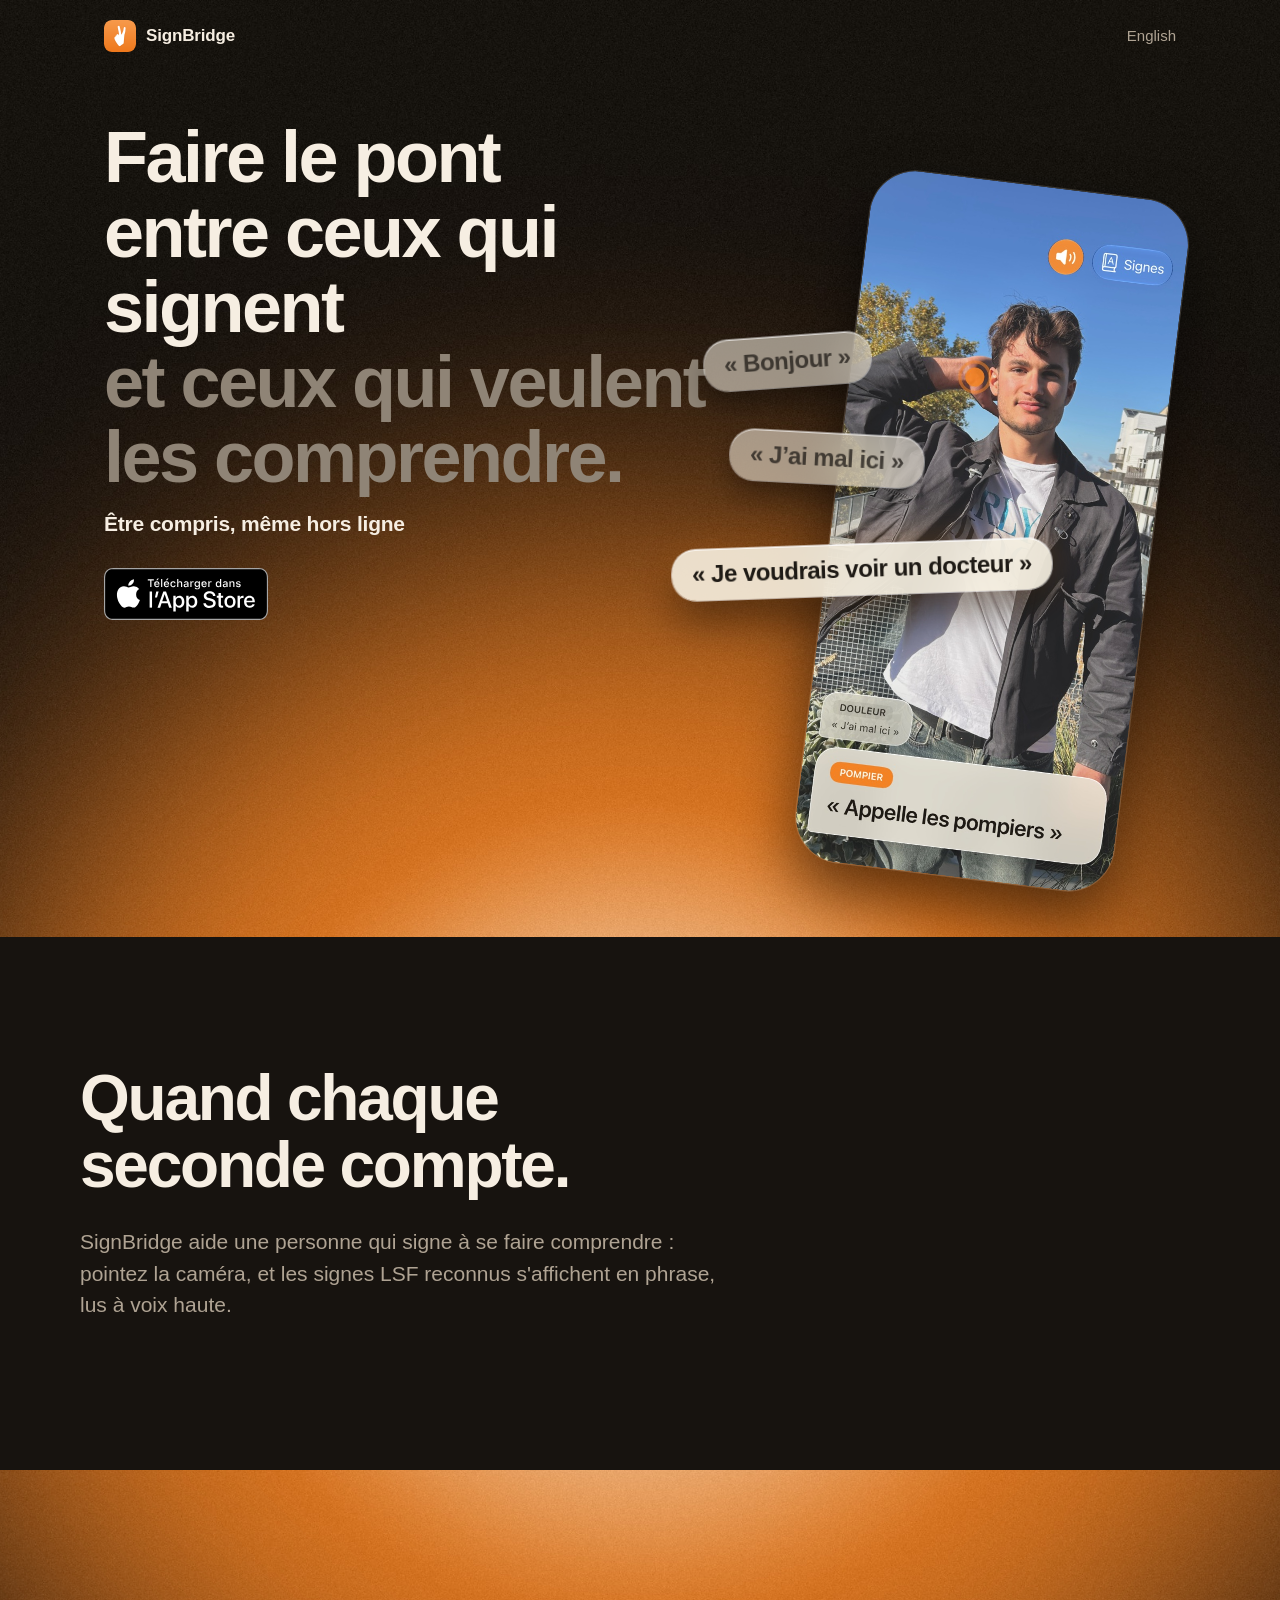
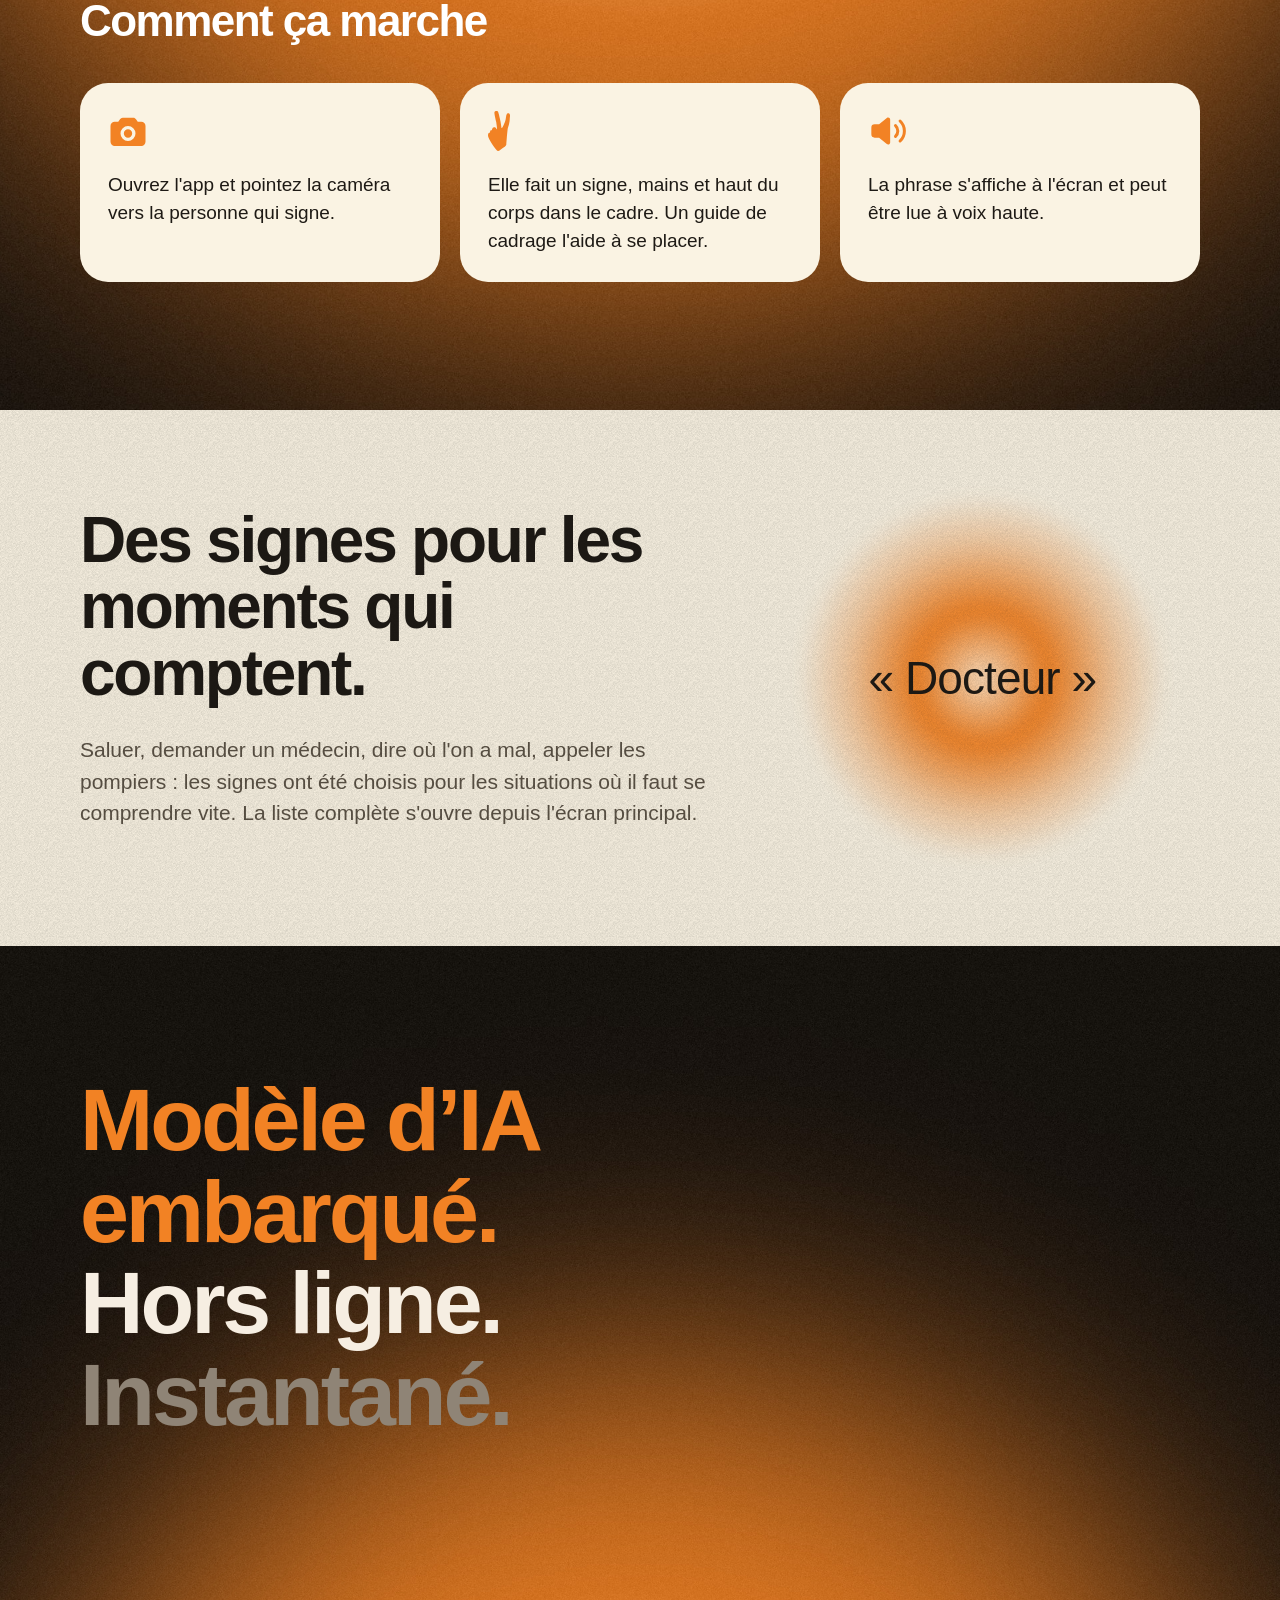
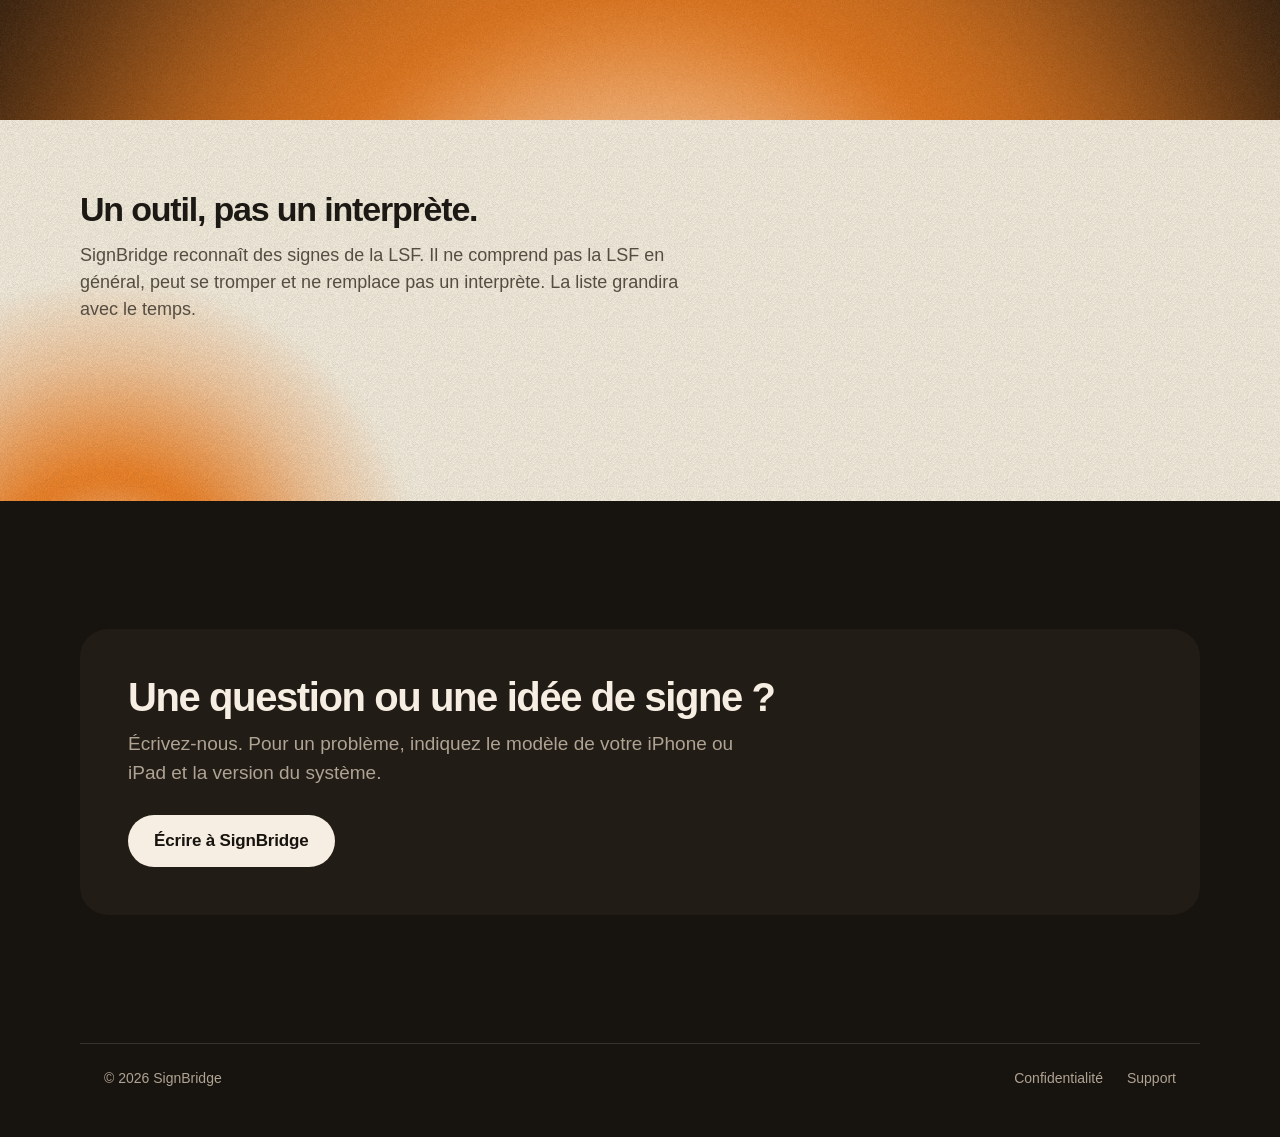
==== index.html @ 278c4c16 "Site: French and English chapters have the same height Each text block also holds the other language" ====
<!doctype html>
<html lang="fr">
<head>
<meta charset="utf-8">
<meta name="viewport" content="width=device-width, initial-scale=1, viewport-fit=cover">
<title>SignBridge – Signes LSF</title>
<meta name="description" content="Pointez la caméra vers une personne qui signe : SignBridge reconnaît des signes de la LSF et affiche une phrase associée. Tout reste sur l'appareil, sans connexion.">
<meta name="theme-color" content="#17130F">
<meta name="color-scheme" content="dark">
<link rel="icon" type="image/png" href="img/favicon.png">
<link rel="apple-touch-icon" href="img/apple-touch-icon.png">
<link rel="stylesheet" href="style.css?v=17">
</head>
<body>
<div class="hero">
<header class="nav">
<a class="marque" href="./"><img src="img/logo.png" width="32" height="32" alt="">SignBridge</a>
<a class="langue" href="en/" hreflang="en" lang="en">English</a>
</header>
<div class="hero-grille">
<div>
<div class="jumeau"><div><h1 class="titre"><span>Faire le pont</span><span>entre ceux qui signent</span><span class="g">et ceux qui veulent</span><span class="g">les comprendre.</span></h1><p class="sous-titre">Être compris, même hors ligne</p><a class="badge" href="https://apps.apple.com/app/id6786380083"><img src="img/app-store-fr.svg" width="157" height="52" alt="Télécharger dans l'App Store"></a></div><div class="fantome" lang="en" aria-hidden="true"><div class="titre"><span>Bridging the gap</span><span>between people who sign</span><span class="g">and those who want</span><span class="g">to understand them.</span></div><p class="sous-titre">Be understood, even offline</p><a class="badge" href="https://apps.apple.com/app/id6786380083"><img src="img/app-store-en.svg" width="157" height="52" alt="Download on the App Store"></a></div></div>
</div>
<div class="scene">
<div class="telephone"><img src="img/fr-pompier.jpg" width="598" height="1300" alt="SignBridge reconnaît le signe Pompier et affiche « Appelle les pompiers »."></div>
<div class="bulles" aria-hidden="true"><div class="bulle">« Bonjour »</div><div class="bulle">« J’ai mal ici »</div><div class="bulle">« Je voudrais voir un docteur »</div></div>
</div>
</div>
<div class="hero-pied"></div>
</div>

<main>
<section class="chapitre">
<div class="jumeau"><div><h2 class="titre"><span>Quand chaque</span><span>seconde compte.</span></h2><p class="texte"><span>SignBridge aide une personne qui signe à se faire comprendre : pointez la caméra, et les signes LSF reconnus s'affichent en phrase, lus à voix haute.</span></p></div><div class="fantome" lang="en" aria-hidden="true"><div class="titre"><span>When every</span><span>second counts.</span></div><p class="texte"><span>SignBridge helps a person who signs to be understood: point the camera, and the recognised LSF signs appear as a sentence, read aloud.</span></p></div></div>
</section>

<section class="chapitre orange">
<div class="jumeau"><div><h2 class="titre petit">Comment ça marche</h2></div><div class="fantome" lang="en" aria-hidden="true"><div class="titre petit">How it works</div></div></div>
<div class="etapes"><div class="etape"><svg class="icone" viewBox="0 0 48 48" aria-hidden="true"><path fill="currentColor" d="M17.6 8h12.8c1.3 0 2.5.7 3.2 1.8L35.7 13H40a5 5 0 0 1 5 5v19a5 5 0 0 1-5 5H8a5 5 0 0 1-5-5V18a5 5 0 0 1 5-5h4.3l2.1-3.2A3.8 3.8 0 0 1 17.6 8ZM24 18a9 9 0 1 0 0 18 9 9 0 0 0 0-18Zm0 4a5 5 0 1 1 0 10 5 5 0 0 1 0-10Z"/></svg><div class="jumeau"><div><p>Ouvrez l'app et pointez la caméra vers la personne qui signe.</p></div><div class="fantome" lang="en" aria-hidden="true"><p>Open the app and point the camera at the person signing.</p></div></div></div><div class="etape"><svg class="icone" viewBox="0 0 437 793" aria-hidden="true"><path fill="currentColor" d="M369.422 67.3729C357.433 83.521 358.731 154.381 338.85 206.241C318.564 259.161 274.112 363.43 266.919 332.329L248.527 206.241C248.527 206.241 208.774 15.3382 195.586 7.56341C182.398 -0.211356 175.207 -1.13712 162.018 0.984361C146.951 3.40776 140.438 6.36769 129.049 21.9177C117.66 37.4677 162.018 213.05 162.018 213.05C162.018 213.05 188.393 363.43 175.205 363.43C168.612 363.43 166.888 340.62 152.427 332.329C137.967 324.038 124.254 321.563 106.871 327.544C89.1491 333.641 82.4936 356.85 76.2994 375.391C70.1051 393.932 66.7086 372.999 48.7256 386.755C41.5785 392.222 39.0066 427.181 36.7366 431.014C32.0291 434.074 27.6898 429.271 22.3502 431.014C9.90008 435.08 7.48462 442.404 3.76821 454.938C-3.03555 477.884 -0.01747 499.958 7.9641 522.523C36.7359 603.864 163.816 790.469 195.586 792.862C228.174 795.315 252.937 764.599 279.506 745.612C320.417 716.375 353.237 706.138 362.815 671.694C366.787 627.969 383.25 392.244 392.008 349.219C398.493 317.36 408.315 301.058 415.611 269.375C426.546 221.884 429.833 194.386 432.362 145.723C433.95 115.167 441.953 82.9229 432.362 67.3729C422.771 51.8229 417.196 46.7256 402.99 45.8415C387.436 44.8734 381.41 51.2248 369.422 67.3729Z"/></svg><div class="jumeau"><div><p>Elle fait un signe, mains et haut du corps dans le cadre. Un guide de cadrage l'aide à se placer.</p></div><div class="fantome" lang="en" aria-hidden="true"><p>They make a sign, with hands and upper body in the frame. A framing guide helps them get in place.</p></div></div></div><div class="etape"><svg class="icone" viewBox="0 0 48 48" aria-hidden="true"><path fill="currentColor" d="M22.6 8.4c1.6-1.3 4-.2 4 1.9v27.4c0 2.1-2.4 3.2-4 1.9L13.3 32H8a4 4 0 0 1-4-4v-8a4 4 0 0 1 4-4h5.3l9.3-7.6Z"/><path fill="none" stroke="currentColor" stroke-width="3.6" stroke-linecap="round" d="M33 17.5a9 9 0 0 1 0 13M38.5 12a16.5 16.5 0 0 1 0 24"/></svg><div class="jumeau"><div><p>La phrase s'affiche à l'écran et peut être lue à voix haute.</p></div><div class="fantome" lang="en" aria-hidden="true"><p>The sentence appears on screen and can be read aloud.</p></div></div></div></div>
</section>

<section class="chapitre beige">
<div class="grille">
<div class="jumeau"><div><h2 class="titre"><span>Des signes pour les</span><span>moments qui comptent.</span></h2><p class="texte"><span>Saluer, demander un médecin, dire où l'on a mal, appeler les pompiers : les signes ont été choisis pour les situations où il faut se comprendre vite. La liste complète s'ouvre depuis l'écran principal.</span></p></div><div class="fantome" lang="en" aria-hidden="true"><div class="titre"><span>Signs for the</span><span>moments that matter.</span></div><p class="texte"><span>Saying hello, asking for a doctor, showing where it hurts, calling the fire department: the signs were chosen for situations where people need to understand each other fast. The full list opens from the main screen.</span></p></div></div>
<div class="halo-mot" aria-hidden="true"><div class="halo"></div><span>« Docteur »</span></div>
</div>
</section>

<section class="chapitre horizon">
<div class="jumeau"><div><h2 class="titre"><span class="o">Modèle d’IA</span><span class="o">embarqué.</span><span>Hors ligne.</span><span class="g">Instantané.</span></h2></div><div class="fantome" lang="en" aria-hidden="true"><div class="titre"><span class="o">On-device</span><span class="o">AI model.</span><span>Offline.</span><span class="g">Instant.</span></div></div></div>
</section>

<section class="chapitre beige outil">
<div class="halo" aria-hidden="true"></div>
<div class="jumeau"><div><h2 class="titre">Un outil, pas un interprète.</h2><p class="texte"><span>SignBridge reconnaît des signes de la LSF. Il ne comprend pas la LSF en général, peut se tromper et ne remplace pas un interprète. La liste grandira avec le temps.</span></p></div><div class="fantome" lang="en" aria-hidden="true"><div class="titre">A tool, not an interpreter.</div><p class="texte"><span>SignBridge recognises LSF signs. It does not understand LSF in general, it can get signs wrong, and it does not replace an interpreter. The list will grow over time.</span></p></div></div>
</section>

<section class="chapitre" id="support">
<div class="carte">
<div class="jumeau"><div><h2 class="titre">Une question ou une idée de signe ?</h2><p>Écrivez-nous. Pour un problème, indiquez le modèle de votre iPhone ou iPad et la version du système.</p></div><div class="fantome" lang="en" aria-hidden="true"><div class="titre">A question, or a sign you'd like to see?</div><p>Write to us. For a problem, please include your iPhone or iPad model and system version.</p></div></div>
<a class="bouton" href="mailto:mdesmartin@icloud.com?subject=SignBridge">Écrire à SignBridge</a>
</div>
</section>
</main>

<footer>
<span>© 2026 SignBridge</span>
<nav><a href="privacy.html">Confidentialité</a><a href="./#support">Support</a></nav>
</footer>
</body>
</html>
---- style.css ----
:root{--nuit:#17130F;--creme:#F6EEE2;--gris:#8F8476;--texte:#AFA393;--orange:#F28224;--separateur:rgba(246,238,226,0.14);--carte:#221C16;color-scheme:dark}
*{box-sizing:border-box}
html{-webkit-text-size-adjust:100%;background:var(--nuit)}
body{margin:0;background:var(--nuit);color:var(--creme);font:17px/1.5 -apple-system,BlinkMacSystemFont,"SF Pro Text","Segoe UI",Roboto,Helvetica,Arial,sans-serif;-webkit-font-smoothing:antialiased}
a{color:inherit}
img{max-width:100%;height:auto;display:block}
.o{color:var(--orange)}
.g{color:var(--gris)}

/* Navigation */
.nav{width:100%;max-width:1120px;margin:0 auto;padding:20px 24px;display:flex;justify-content:space-between;align-items:center;font-size:15px}
.marque{display:flex;align-items:center;gap:10px;font-weight:600;font-size:17px;letter-spacing:-0.01em;text-decoration:none}
.marque img{width:32px;height:32px;border-radius:8px}
.langue{text-decoration:none;color:var(--texte)}
.langue:hover{color:var(--creme)}

/* Big type, as on the store screens */
.titre{margin:0;font-weight:700;letter-spacing:-0.035em;line-height:1.04}
.titre span{display:block}

/* Both languages take the same room: the other language's text sits invisible under the visible one */
.jumeau{display:grid!important}
.jumeau>*{grid-area:1/1;min-width:0}
.fantome{visibility:hidden;user-select:none;pointer-events:none}

/* Hero */
.hero{position:relative;overflow:hidden;background:var(--nuit) url(img/horizon.jpg) no-repeat center bottom;background-size:cover}
.hero-grille{max-width:1120px;margin:0 auto;padding:48px 24px 0;display:grid;grid-template-columns:1.15fr 0.85fr;gap:24px;align-items:center}
.hero .titre{font-size:clamp(44px,6vw,72px)}
.sous-titre{margin:14px 0 28px;font-size:21px;font-weight:600;letter-spacing:-0.01em}
.badge{display:inline-block}
.badge img{height:52px;width:auto}
.scene{position:relative;justify-self:end;width:min(320px,100%);margin:24px 24px -140px 0}
.telephone{transform:rotate(7deg);border-radius:46px;overflow:hidden;box-shadow:0 0 0 1px rgba(246,238,226,0.18),0 30px 60px rgba(0,0,0,0.55)}
.bulles{position:absolute;inset:0;pointer-events:none}
.bulle{position:absolute;padding:12px 20px 13px;border-radius:24px;font-weight:600;font-size:clamp(18px,2vw,24px);line-height:1.1;letter-spacing:-0.02em;white-space:nowrap;background:rgba(250,243,227,0.55);color:rgba(30,26,21,0.75);-webkit-backdrop-filter:blur(22px);backdrop-filter:blur(22px);box-shadow:inset 0 1px 0 rgba(255,255,255,0.6),0 0 0 1px rgba(255,255,255,0.45),0 14px 28px rgba(0,0,0,0.35)}
.bulle:nth-child(1){left:-40%;top:22%;transform:rotate(-4deg)}
.bulle:nth-child(2){left:-32%;top:36%;transform:rotate(3deg)}
.bulle:nth-child(3){left:-50%;top:52%;transform:rotate(-2deg);background:rgba(250,243,227,0.88);color:#1E1A15;box-shadow:inset 0 1px 0 rgba(255,255,255,0.75),0 0 0 1px rgba(255,255,255,0.6),0 20px 40px rgba(0,0,0,0.45),0 0 40px rgba(242,130,36,0.25)}
.hero-pied{height:160px}

/* Chapters: one idea each, separated by space and a change of background */
.chapitre{padding:128px 24px}
.chapitre>*{max-width:1120px;margin-left:auto;margin-right:auto}
.bande{background:#1F1A15}
.chapitre .titre{font-size:clamp(40px,5.6vw,64px)}
.chapitre .texte{margin-top:28px;font-size:21px;line-height:1.5;color:var(--texte)}
.chapitre .texte>span{display:block;max-width:640px}
.chapitre .titre.petit{font-size:clamp(32px,4vw,44px)}
.etapes{display:grid;grid-template-columns:repeat(3,1fr);gap:20px;margin-top:40px}
.etape{background:var(--nuit);border-radius:28px;padding:28px}
.etape p{margin:0;font-size:19px;line-height:1.45;color:var(--creme)}
.icone{display:block;height:40px;width:auto;margin-bottom:20px;color:var(--orange)}
/* Light chapters: the app's light full screens. Cream, a grey grain multiplied at 20 %, and the round halo */
.orange,.beige{position:relative;overflow:hidden;isolation:isolate}
.beige::after{content:"";position:absolute;inset:0;z-index:3;background:url(img/grain.png);background-size:80px;mix-blend-mode:multiply;opacity:.2;pointer-events:none}
/* How it works: the hero's horizon, flipped, so the orange light comes from the top and darkens a little downwards */
.orange{background:var(--nuit)}
.orange::before{content:"";position:absolute;left:0;right:0;top:0;height:190%;z-index:0;background:url(img/horizon.jpg) no-repeat center bottom/cover;transform:scaleY(-1);transform-origin:top;translate:0 100%;pointer-events:none}
.orange>*{position:relative;z-index:1}
.orange .titre{color:#fff}
.orange .etape{background:#FAF3E3}
.orange .etape p{color:#1E1A15}
.beige{background:#FAF3E3;color:#1E1A15}
.beige .texte{color:#5C5346}
.halo{position:absolute;border-radius:50%;background:radial-gradient(circle farthest-corner,#FFE2C2 0%,#F28224 26%,rgba(242,130,36,.35) 52%,rgba(242,130,36,0) 72%);filter:blur(8px);pointer-events:none}
.chapitre>.grille{display:grid;grid-template-columns:1.2fr .8fr;gap:32px;align-items:center}
.halo-mot{position:relative;width:min(360px,100%);aspect-ratio:1;justify-self:center;display:flex;align-items:center;justify-content:center}
.halo-mot .halo{inset:0}
.halo-mot span{position:relative;font-size:46px;font-weight:400;letter-spacing:-0.02em;color:#1E1A15;white-space:nowrap}
/* The tool chapter: smaller, with the halo rising from the bottom-left corner */
.beige{padding-top:88px;padding-bottom:88px}
.beige.outil{padding:72px 24px 160px}
.beige.outil .titre{font-size:clamp(26px,3vw,34px)}
.beige.outil .texte{margin-top:14px;font-size:18px}
.beige.outil .halo{width:620px;height:620px;left:-200px;bottom:-400px}
.beige.outil>*:not(.halo){position:relative}
.beige .texte{color:#5C5346}
.horizon{background:var(--nuit) url(img/horizon.jpg) no-repeat center bottom;background-size:cover;padding-bottom:280px}
.horizon .titre{font-size:clamp(48px,7.4vw,88px)}
.horizon h3{margin:64px auto 8px;font-size:21px;font-weight:600;letter-spacing:-0.01em}
.horizon .texte{margin-top:0}
.majuscules{margin-top:20px;font-size:15px;font-weight:600;letter-spacing:0.08em}

/* Card */
.carte{background:var(--carte);border-radius:28px;padding:48px}
.carte .titre{font-size:clamp(28px,3.6vw,40px)}
.carte p{margin:12px 0 28px;font-size:19px;color:var(--texte);max-width:640px}
.bouton{display:inline-flex;align-items:center;height:52px;padding:0 26px;border-radius:26px;background:var(--creme);color:var(--nuit);font-weight:600;letter-spacing:-0.01em;text-decoration:none}
.bouton:hover{background:#fff}
.support{padding-top:0}

/* Footer */
footer{max-width:1120px;margin:0 auto;padding:24px 24px 48px;border-top:1px solid var(--separateur);display:flex;flex-wrap:wrap;gap:12px 24px;justify-content:space-between;font-size:14px;color:var(--texte)}
footer nav{display:flex;gap:24px}
footer a{text-decoration:none}
footer a:hover{color:var(--creme)}

/* Document pages (privacy) */
.doc .nav,.doc main,.doc footer{max-width:728px}
.doc main{margin:0 auto;padding:8px 24px 0}
.doc h1{margin:32px 0 8px;font-size:clamp(34px,5vw,44px);line-height:1.06;font-weight:700;letter-spacing:-0.03em}
.doc h2{font-size:22px;letter-spacing:-0.01em;margin:40px 0 8px}
.doc p,.doc li{color:var(--texte)}
.doc .carte{padding:20px 24px;margin:24px 0}
.doc .carte p{margin:0;color:var(--creme)}
.doc main a{color:var(--orange)}
.doc footer{margin-top:72px}

@media (max-width:820px){
  .hero-grille{grid-template-columns:1fr;padding-top:24px;gap:0}
  .scene{width:62%;margin:64px 4% -170px auto}
  .bulle{font-size:17px;padding:10px 16px 11px}
  .bulle:nth-child(1){left:-52%;top:14%}
  .bulle:nth-child(2){left:-44%;top:27%}
  .bulle:nth-child(3){left:-58%;top:41%}
  .hero .titre{font-size:clamp(34px,10vw,44px)}
  .hero-pied{height:190px}
  .chapitre{padding:88px 24px}
  .chapitre .texte{font-size:18px}
  .etapes{grid-template-columns:1fr;gap:12px}
  .etape{padding:22px;display:flex;gap:18px;align-items:center}
  .etape p{font-size:17px}
  .icone{height:32px;margin:0;flex:none;width:auto;min-width:32px}
  .horizon{padding-bottom:220px}
  .beige{padding-top:64px;padding-bottom:64px}
  .beige.outil{padding:56px 24px 140px}
  .beige.outil .texte{font-size:17px}
  .beige.outil .halo{width:440px;height:440px;left:-170px;bottom:-290px}
  .chapitre>.grille{grid-template-columns:1fr;gap:8px}
  .halo-mot{width:250px;margin-top:8px}
  .halo-mot span{font-size:40px}
  .horizon h3{margin-top:48px}
  .carte{padding:28px 24px}
  .support{padding-top:0}
  footer{margin-top:0}
}
@media (prefers-reduced-motion:no-preference){.bouton{transition:background .2s}}
@media (max-width:420px){footer{flex-direction:column}}
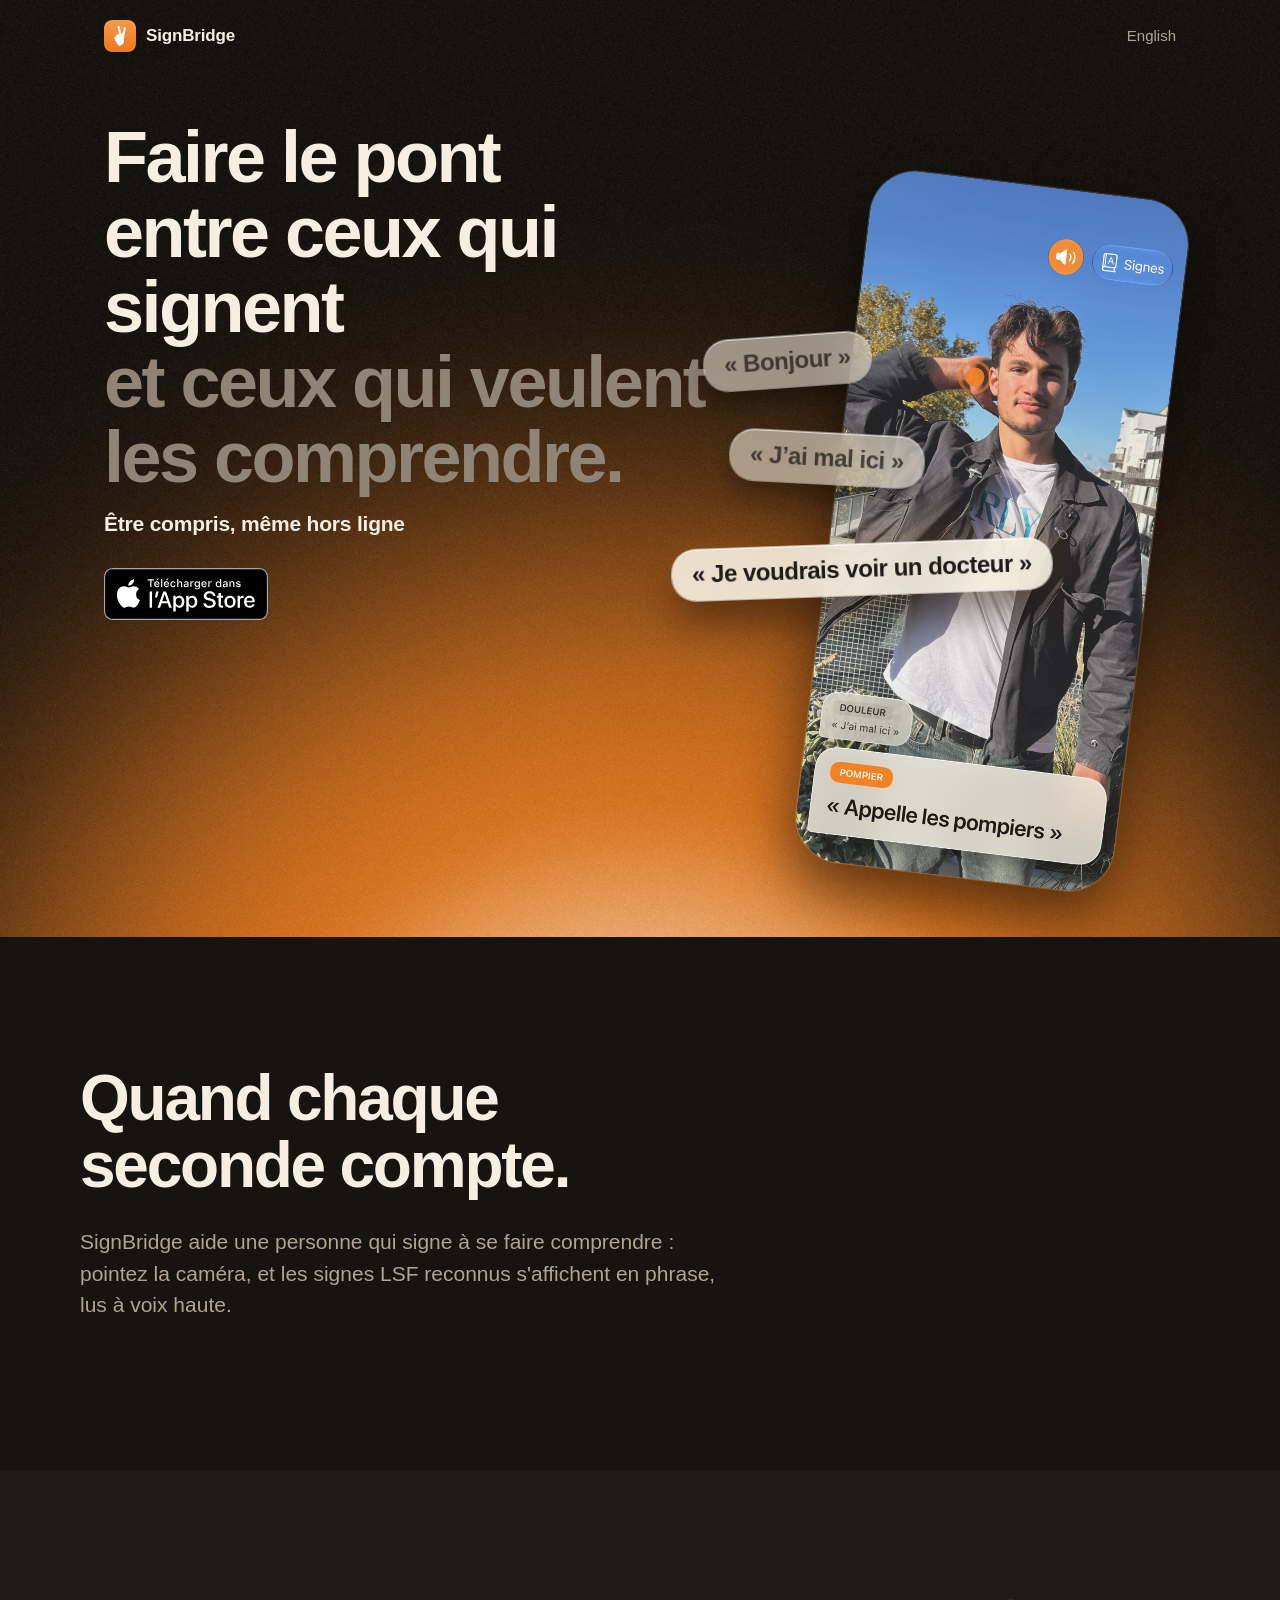
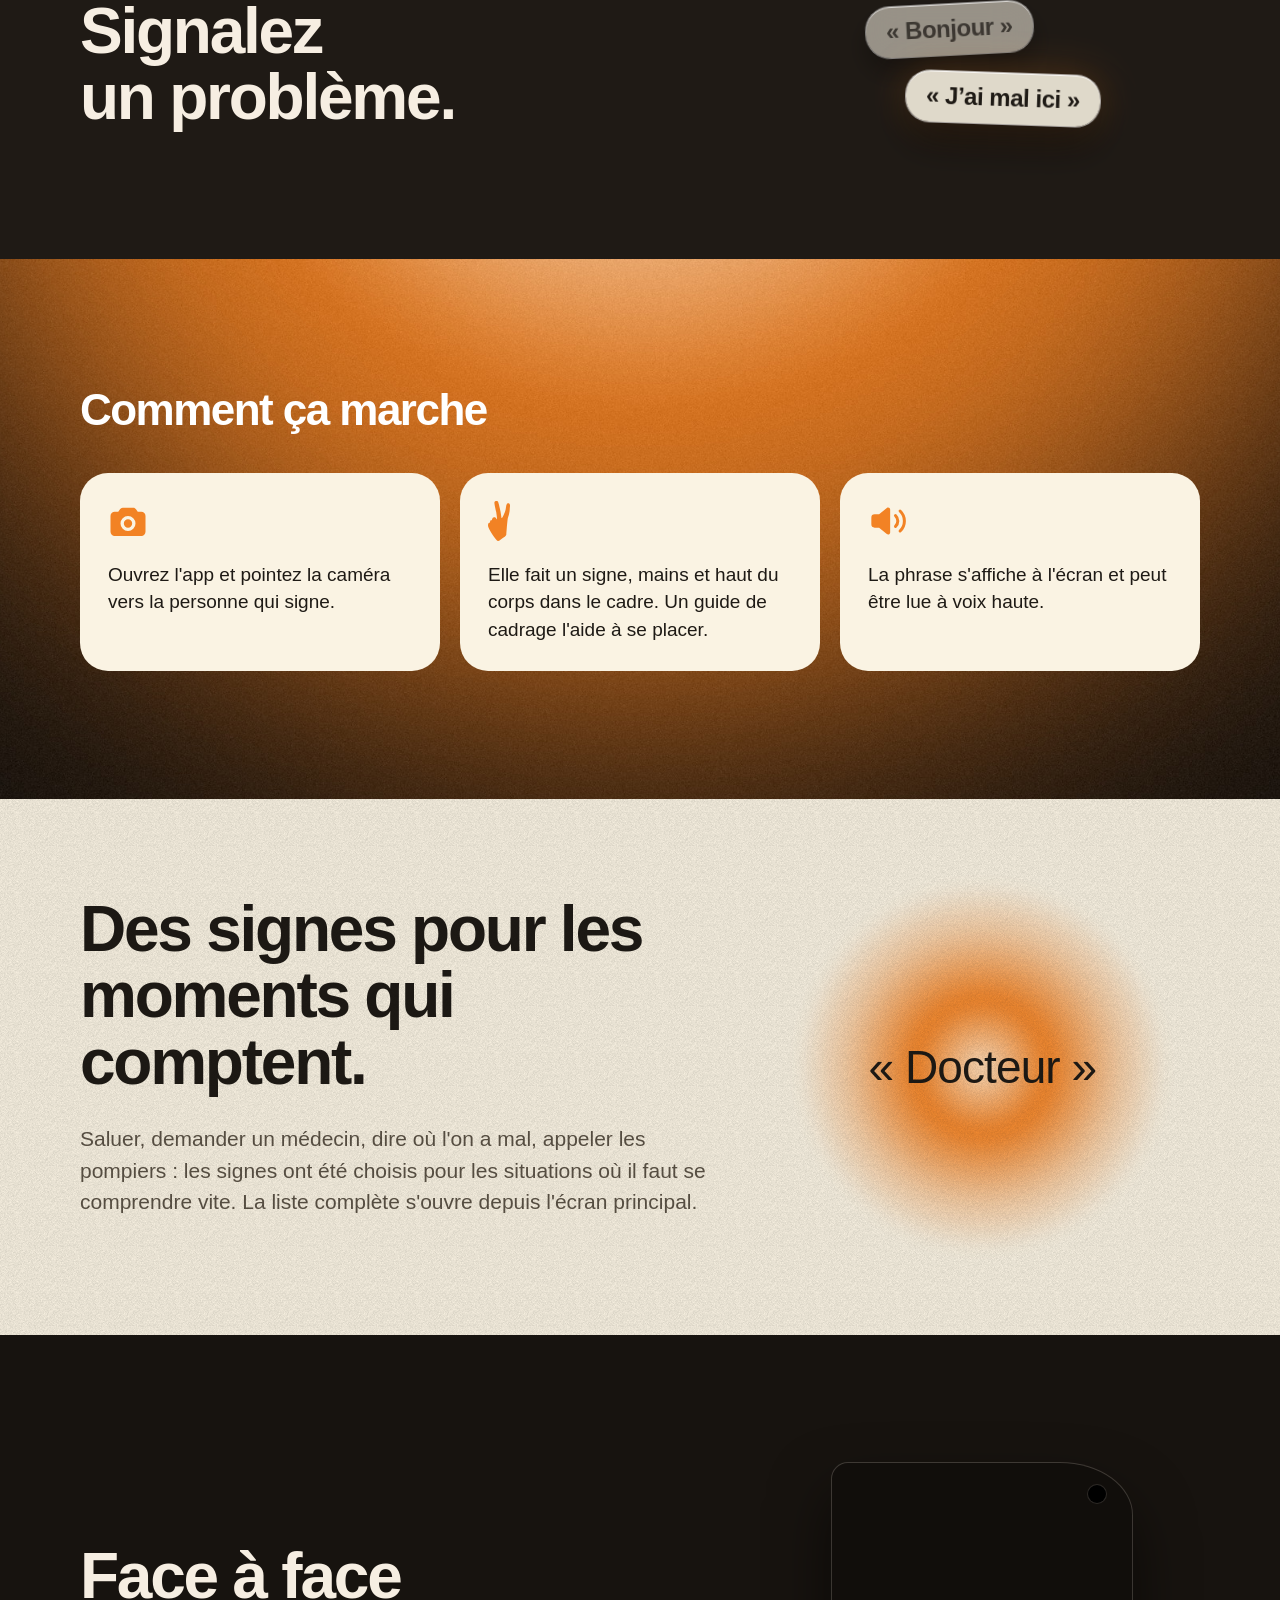
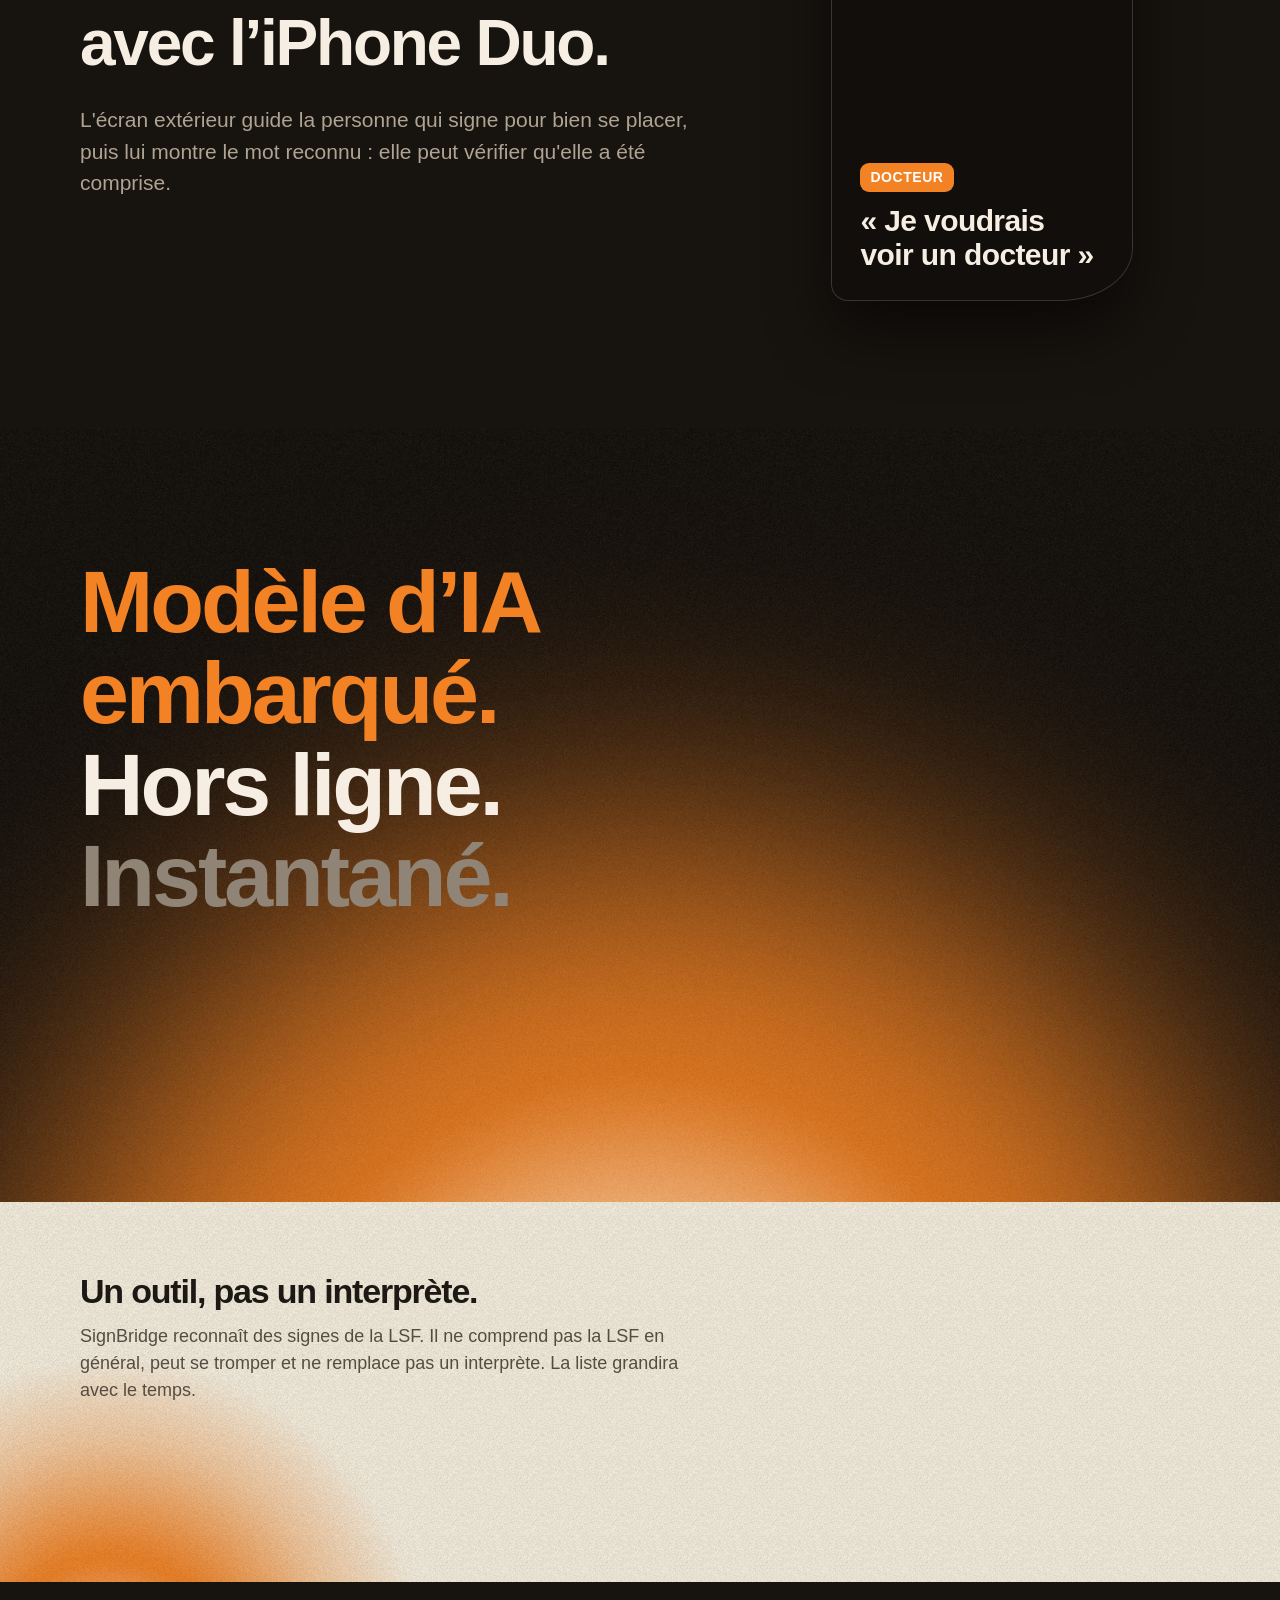
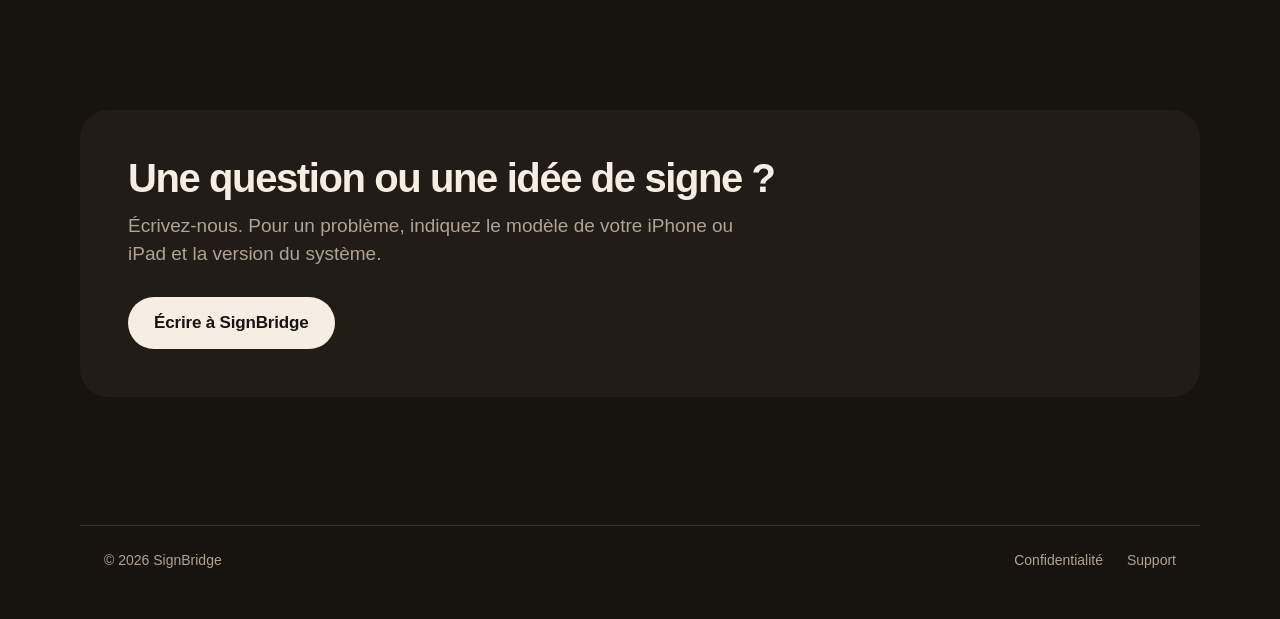
==== commit e2da1129: "Site: iPhone Duo chapter and « Signalez un problème. », now that 1.1 is live (SB-85) Co-Authored-By:" ====
--- a/index.html
+++ b/index.html
@@ -9,7 +9,7 @@
 <meta name="color-scheme" content="dark">
 <link rel="icon" type="image/png" href="img/favicon.png">
 <link rel="apple-touch-icon" href="img/apple-touch-icon.png">
-<link rel="stylesheet" href="style.css?v=17">
+<link rel="stylesheet" href="style.css?v=18">
 </head>
 <body>
 <div class="hero">
@@ -34,6 +34,13 @@
 <div class="jumeau"><div><h2 class="titre"><span>Quand chaque</span><span>seconde compte.</span></h2><p class="texte"><span>SignBridge aide une personne qui signe à se faire comprendre : pointez la caméra, et les signes LSF reconnus s'affichent en phrase, lus à voix haute.</span></p></div><div class="fantome" lang="en" aria-hidden="true"><div class="titre"><span>When every</span><span>second counts.</span></div><p class="texte"><span>SignBridge helps a person who signs to be understood: point the camera, and the recognised LSF signs appear as a sentence, read aloud.</span></p></div></div>
 </section>
 
+<section class="chapitre bande">
+<div class="grille">
+<div class="jumeau"><div><h2 class="titre"><span>Signalez</span><span>un problème.</span></h2></div><div class="fantome" lang="en" aria-hidden="true"><div class="titre"><span>Say</span><span>what’s wrong.</span></div></div></div>
+<div class="bulles-fixes" aria-hidden="true"><div class="bulle">« Bonjour »</div><div class="bulle forte">« J’ai mal ici »</div></div>
+</div>
+</section>
+
 <section class="chapitre orange">
 <div class="jumeau"><div><h2 class="titre petit">Comment ça marche</h2></div><div class="fantome" lang="en" aria-hidden="true"><div class="titre petit">How it works</div></div></div>
 <div class="etapes"><div class="etape"><svg class="icone" viewBox="0 0 48 48" aria-hidden="true"><path fill="currentColor" d="M17.6 8h12.8c1.3 0 2.5.7 3.2 1.8L35.7 13H40a5 5 0 0 1 5 5v19a5 5 0 0 1-5 5H8a5 5 0 0 1-5-5V18a5 5 0 0 1 5-5h4.3l2.1-3.2A3.8 3.8 0 0 1 17.6 8ZM24 18a9 9 0 1 0 0 18 9 9 0 0 0 0-18Zm0 4a5 5 0 1 1 0 10 5 5 0 0 1 0-10Z"/></svg><div class="jumeau"><div><p>Ouvrez l'app et pointez la caméra vers la personne qui signe.</p></div><div class="fantome" lang="en" aria-hidden="true"><p>Open the app and point the camera at the person signing.</p></div></div></div><div class="etape"><svg class="icone" viewBox="0 0 437 793" aria-hidden="true"><path fill="currentColor" d="M369.422 67.3729C357.433 83.521 358.731 154.381 338.85 206.241C318.564 259.161 274.112 363.43 266.919 332.329L248.527 206.241C248.527 206.241 208.774 15.3382 195.586 7.56341C182.398 -0.211356 175.207 -1.13712 162.018 0.984361C146.951 3.40776 140.438 6.36769 129.049 21.9177C117.66 37.4677 162.018 213.05 162.018 213.05C162.018 213.05 188.393 363.43 175.205 363.43C168.612 363.43 166.888 340.62 152.427 332.329C137.967 324.038 124.254 321.563 106.871 327.544C89.1491 333.641 82.4936 356.85 76.2994 375.391C70.1051 393.932 66.7086 372.999 48.7256 386.755C41.5785 392.222 39.0066 427.181 36.7366 431.014C32.0291 434.074 27.6898 429.271 22.3502 431.014C9.90008 435.08 7.48462 442.404 3.76821 454.938C-3.03555 477.884 -0.01747 499.958 7.9641 522.523C36.7359 603.864 163.816 790.469 195.586 792.862C228.174 795.315 252.937 764.599 279.506 745.612C320.417 716.375 353.237 706.138 362.815 671.694C366.787 627.969 383.25 392.244 392.008 349.219C398.493 317.36 408.315 301.058 415.611 269.375C426.546 221.884 429.833 194.386 432.362 145.723C433.95 115.167 441.953 82.9229 432.362 67.3729C422.771 51.8229 417.196 46.7256 402.99 45.8415C387.436 44.8734 381.41 51.2248 369.422 67.3729Z"/></svg><div class="jumeau"><div><p>Elle fait un signe, mains et haut du corps dans le cadre. Un guide de cadrage l'aide à se placer.</p></div><div class="fantome" lang="en" aria-hidden="true"><p>They make a sign, with hands and upper body in the frame. A framing guide helps them get in place.</p></div></div></div><div class="etape"><svg class="icone" viewBox="0 0 48 48" aria-hidden="true"><path fill="currentColor" d="M22.6 8.4c1.6-1.3 4-.2 4 1.9v27.4c0 2.1-2.4 3.2-4 1.9L13.3 32H8a4 4 0 0 1-4-4v-8a4 4 0 0 1 4-4h5.3l9.3-7.6Z"/><path fill="none" stroke="currentColor" stroke-width="3.6" stroke-linecap="round" d="M33 17.5a9 9 0 0 1 0 13M38.5 12a16.5 16.5 0 0 1 0 24"/></svg><div class="jumeau"><div><p>La phrase s'affiche à l'écran et peut être lue à voix haute.</p></div><div class="fantome" lang="en" aria-hidden="true"><p>The sentence appears on screen and can be read aloud.</p></div></div></div></div>
@@ -43,6 +50,13 @@
 <div class="grille">
 <div class="jumeau"><div><h2 class="titre"><span>Des signes pour les</span><span>moments qui comptent.</span></h2><p class="texte"><span>Saluer, demander un médecin, dire où l'on a mal, appeler les pompiers : les signes ont été choisis pour les situations où il faut se comprendre vite. La liste complète s'ouvre depuis l'écran principal.</span></p></div><div class="fantome" lang="en" aria-hidden="true"><div class="titre"><span>Signs for the</span><span>moments that matter.</span></div><p class="texte"><span>Saying hello, asking for a doctor, showing where it hurts, calling the fire department: the signs were chosen for situations where people need to understand each other fast. The full list opens from the main screen.</span></p></div></div>
 <div class="halo-mot" aria-hidden="true"><div class="halo"></div><span>« Docteur »</span></div>
+</div>
+</section>
+
+<section class="chapitre duo">
+<div class="grille">
+<div class="jumeau"><div><h2 class="titre"><span>Face à face</span><span>avec l’iPhone Duo.</span></h2><p class="texte"><span>L'écran extérieur guide la personne qui signe pour bien se placer, puis lui montre le mot reconnu : elle peut vérifier qu'elle a été comprise.</span></p></div><div class="fantome" lang="en" aria-hidden="true"><div class="titre"><span>Face to face</span><span>with iPhone Duo.</span></div><p class="texte"><span>The outer display guides the person signing into position, then shows them the recognised word, so they can check they were understood.</span></p></div></div>
+<div class="ecran-ext" aria-hidden="true"><span class="etiquette">Docteur</span><span class="phrase">« Je voudrais voir un docteur »</span></div>
 </div>
 </section>
 
--- a/style.css
+++ b/style.css
@@ -137,3 +137,19 @@
 }
 @media (prefers-reduced-motion:no-preference){.bouton{transition:background .2s}}
 @media (max-width:420px){footer{flex-direction:column}}
+
+/* « Signalez un problème. »: two bubbles from the store screen, standing still */
+.bulles-fixes{display:flex;flex-direction:column;align-items:flex-start;gap:18px;justify-self:center}
+.bulles-fixes .bulle{position:static;transform:rotate(-3deg)}
+.bulles-fixes .bulle.forte{margin-left:40px;transform:rotate(2deg);background:rgba(250,243,227,0.88);color:#1E1A15;box-shadow:inset 0 1px 0 rgba(255,255,255,0.75),0 0 0 1px rgba(255,255,255,0.6),0 20px 40px rgba(0,0,0,0.45),0 0 40px rgba(242,130,36,0.25)}
+
+/* iPhone Duo: the closed Duo's outer display, a D (left corners small, right corners round) with the camera hole top right */
+.ecran-ext{position:relative;justify-self:center;width:min(300px,100%);aspect-ratio:1398/2034;background:#110E0B;border-radius:16px 72px 72px 16px/16px 52px 52px 16px;box-shadow:0 0 0 1px rgba(246,238,226,0.18),0 30px 60px rgba(0,0,0,0.55);padding:28px;display:flex;flex-direction:column;justify-content:flex-end;align-items:flex-start;gap:12px}
+.ecran-ext::before{content:"";position:absolute;top:22px;right:26px;width:18px;height:18px;border-radius:50%;background:#000;box-shadow:0 0 0 1px rgba(246,238,226,0.12)}
+.etiquette{padding:4px 10px;border-radius:9px;background:var(--orange);color:#fff;font-size:14px;font-weight:700;letter-spacing:0.04em;text-transform:uppercase}
+.phrase{font-size:30px;font-weight:600;line-height:1.12;letter-spacing:-0.02em}
+@media (max-width:820px){
+  .bulles-fixes{justify-self:start;margin-top:32px}
+  .ecran-ext{width:min(240px,70%);margin-top:40px;justify-self:start;padding:22px}
+  .phrase{font-size:24px}
+}
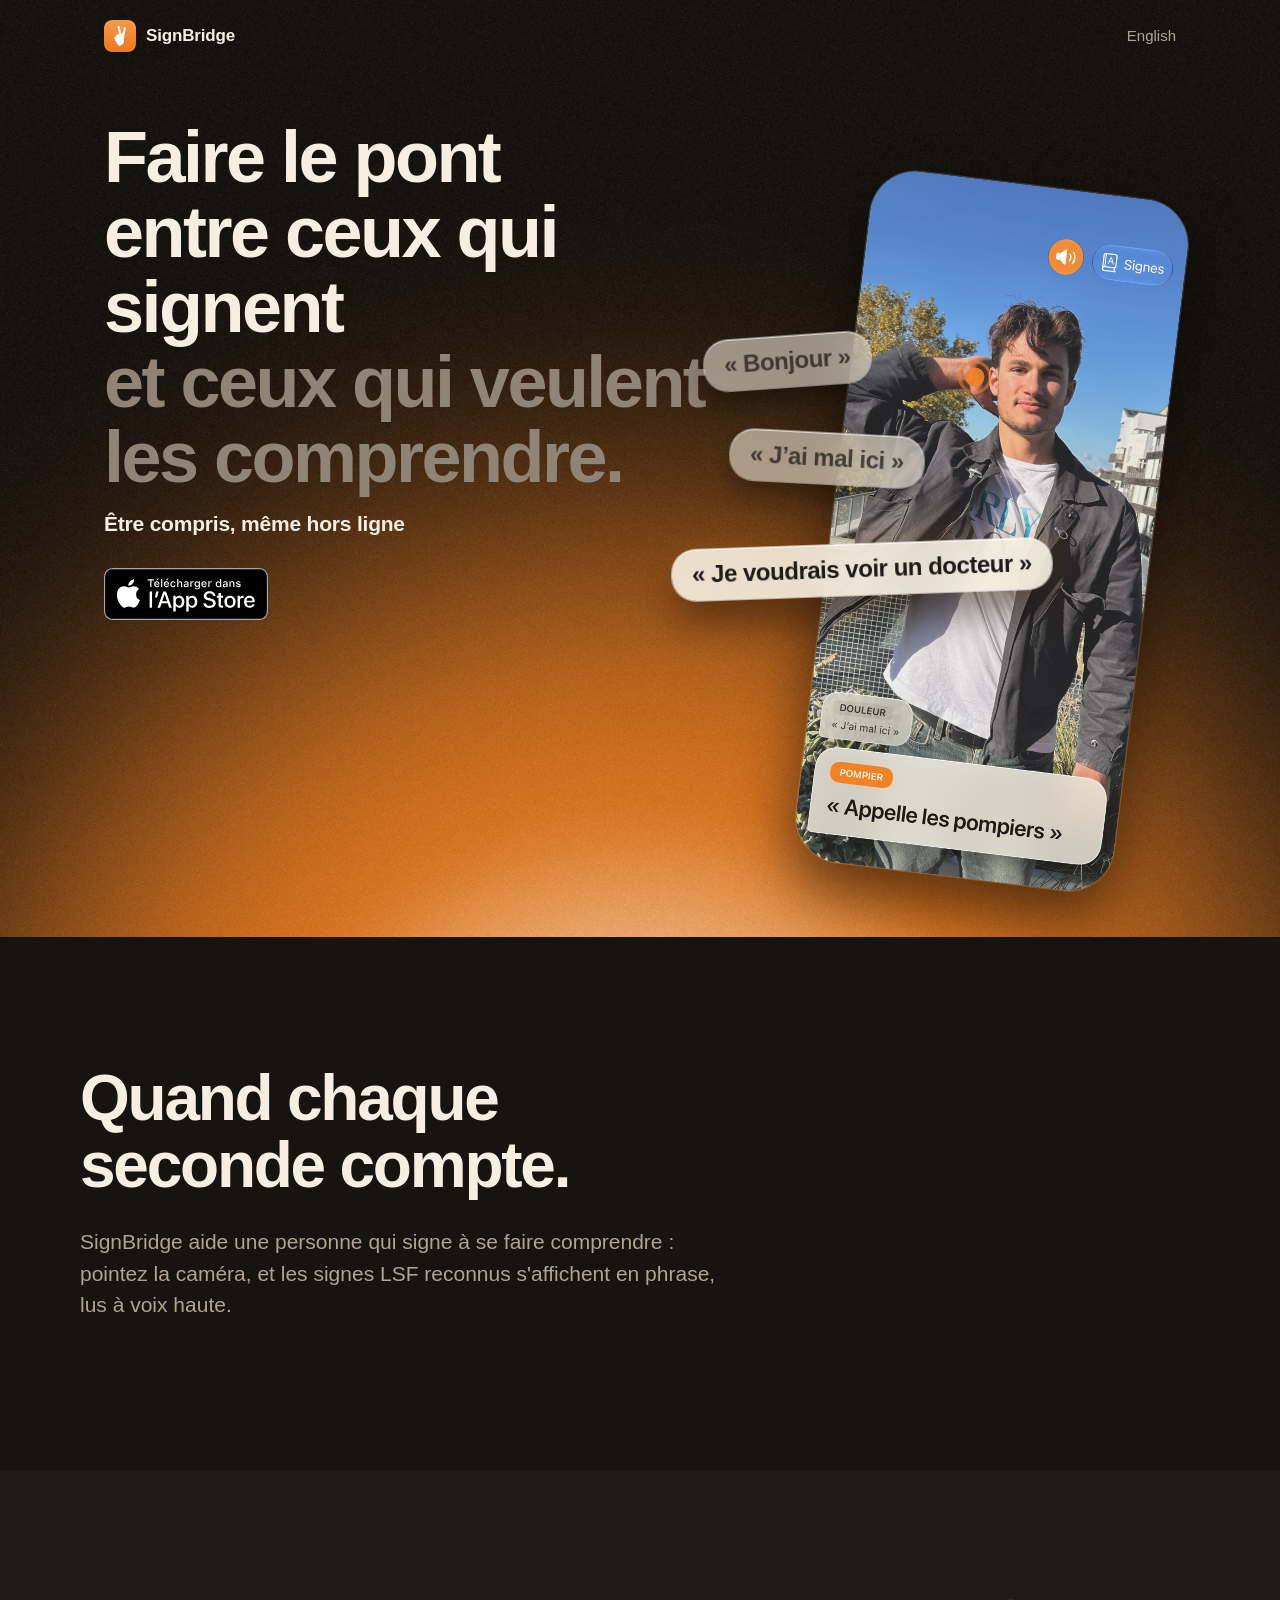
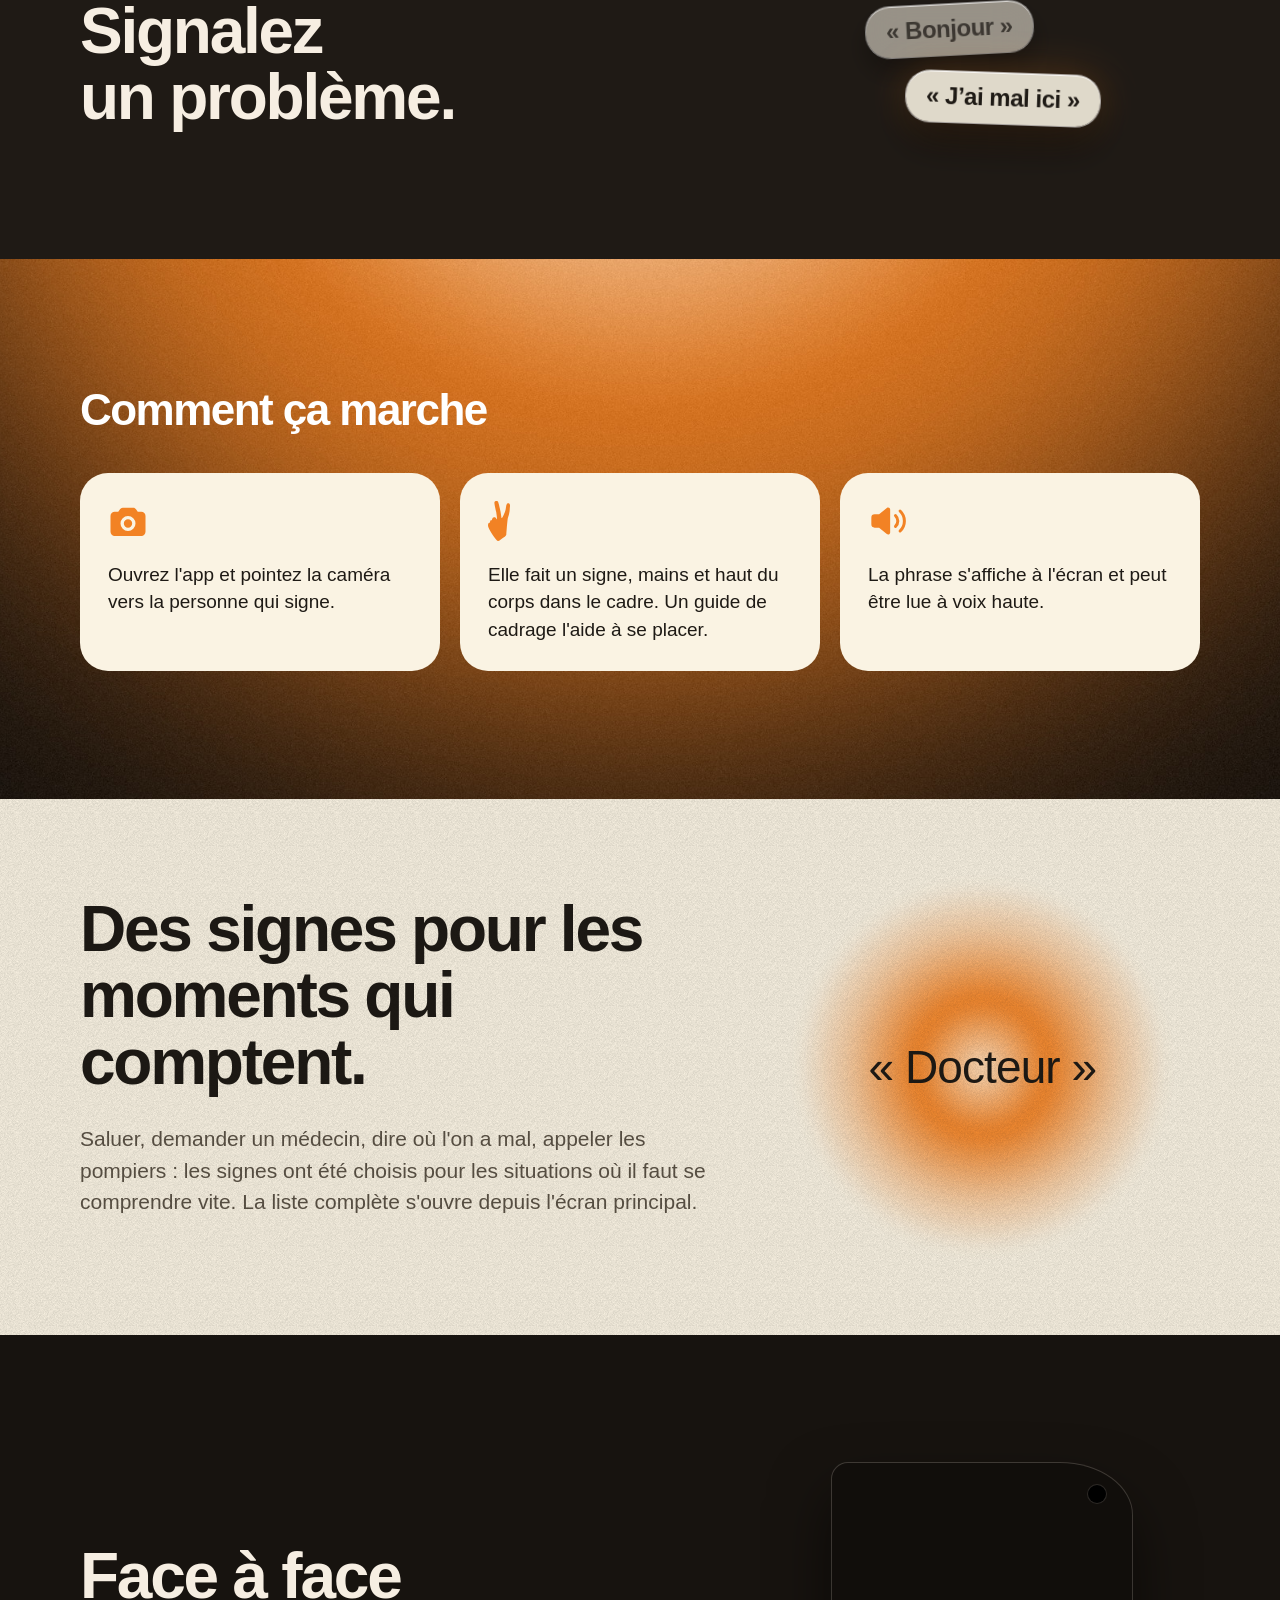
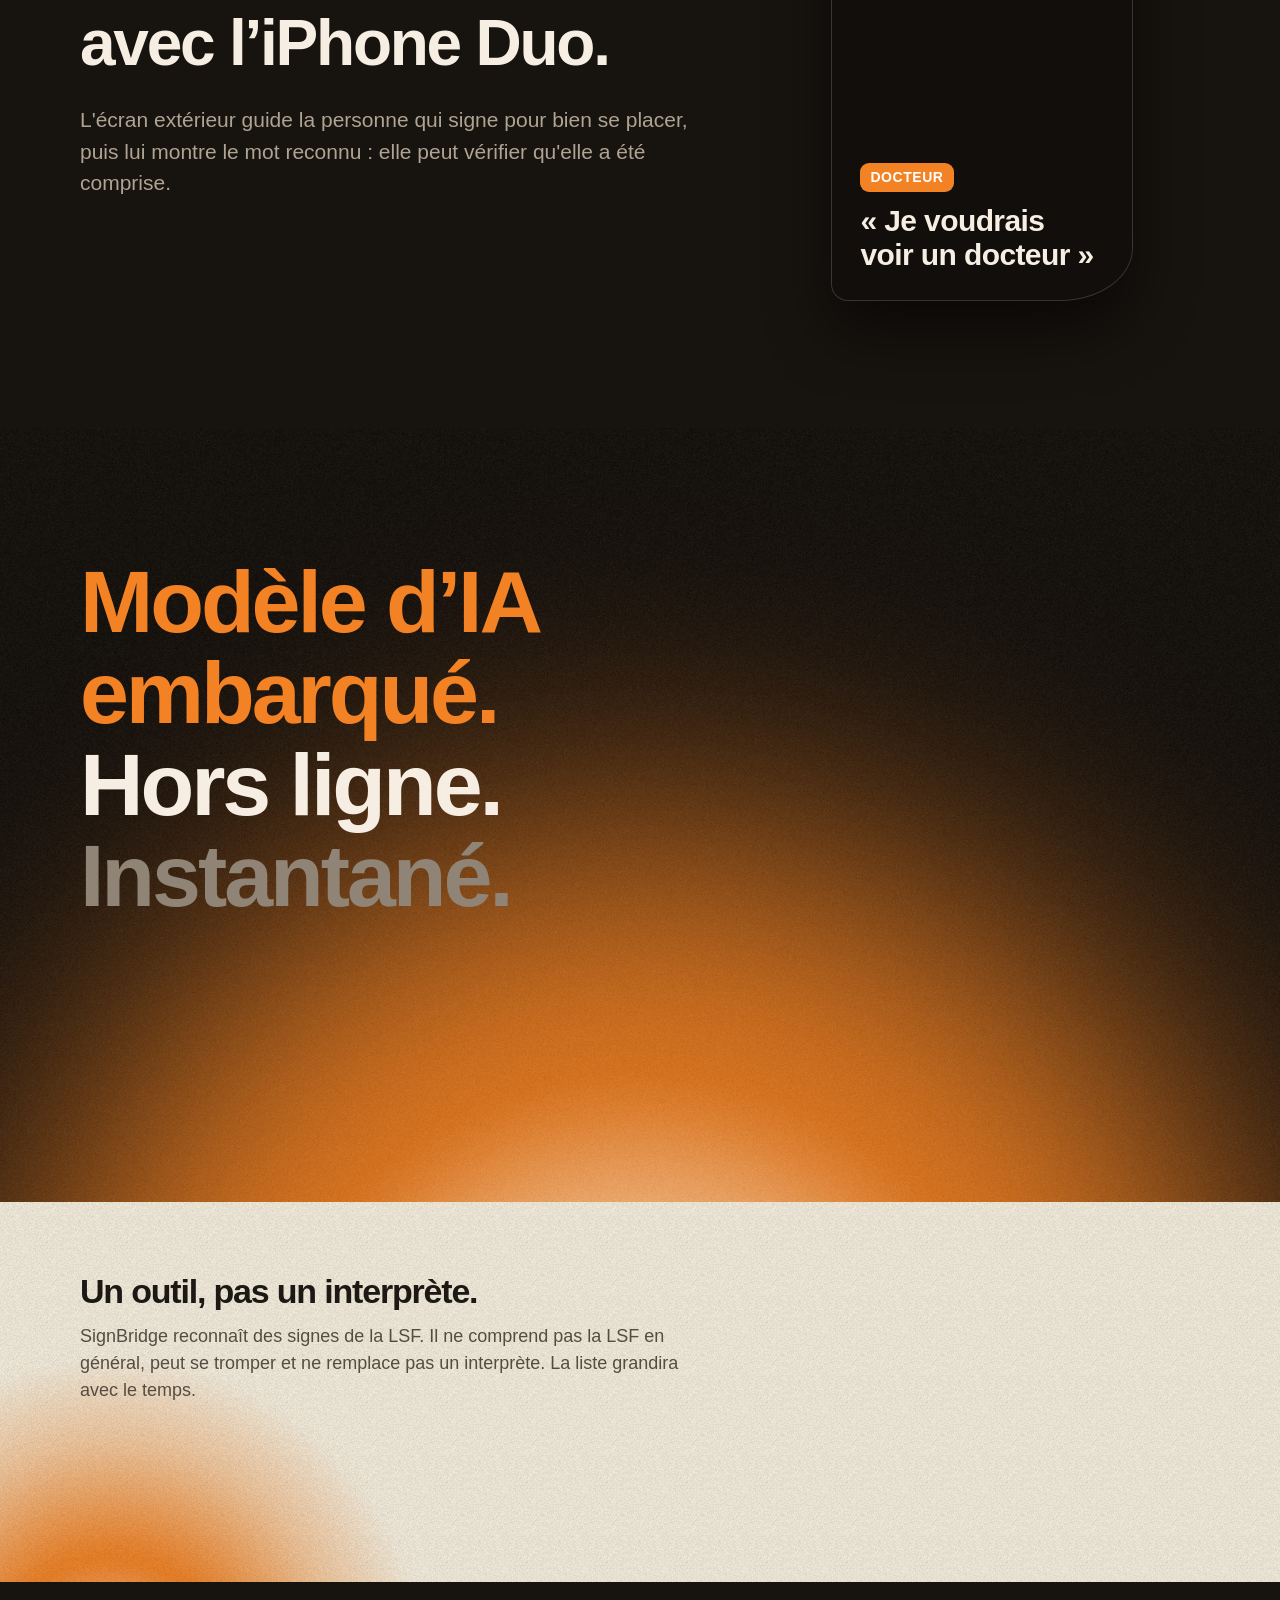
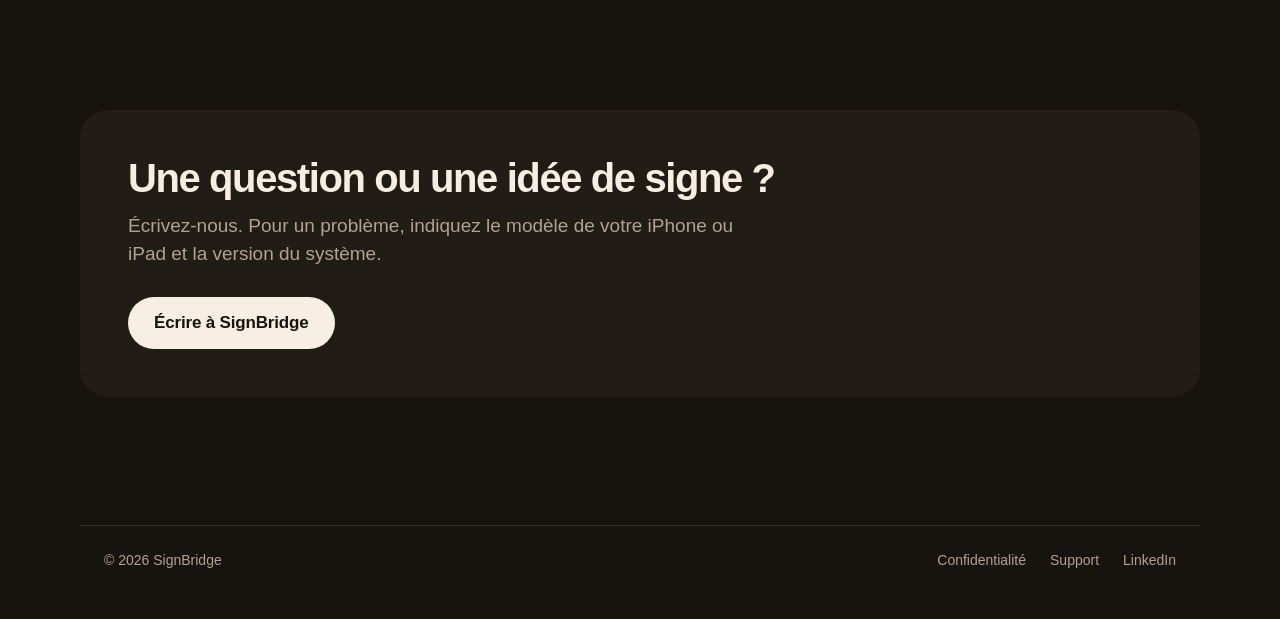
==== commit 67ee028b: "Contact hello@signbridge-app.com and LinkedIn page link Co-Authored-By: Claude Opus 5.5 <noreply@ant" ====
--- a/index.html
+++ b/index.html
@@ -3,10 +3,62 @@
 <head>
 <meta charset="utf-8">
 <meta name="viewport" content="width=device-width, initial-scale=1, viewport-fit=cover">
-<title>SignBridge – Signes LSF</title>
-<meta name="description" content="Pointez la caméra vers une personne qui signe : SignBridge reconnaît des signes de la LSF et affiche une phrase associée. Tout reste sur l'appareil, sans connexion.">
+<title>SignBridge – Langue des signes (LSF) sur iPhone</title>
+<meta name="description" content="App iPhone gratuite qui reconnaît des signes de la langue des signes française (LSF) et affiche la phrase associée, lue à voix haute. Hors ligne, sans compte.">
 <meta name="theme-color" content="#17130F">
 <meta name="color-scheme" content="dark">
+<meta name="google-site-verification" content="5pcwkKPXorvz6i3EqTT615sxVK6PzE0Lgb9VMiKzsHE">
+<meta name="google-site-verification" content="pvIxOLPpaYGn3UQ4l-RksAGYa19UUFLyOZAmXsKFQVE">
+<link rel="canonical" href="https://signbridge-app.com/">
+<link rel="alternate" hreflang="fr" href="https://signbridge-app.com/">
+<link rel="alternate" hreflang="en" href="https://signbridge-app.com/en/">
+<link rel="alternate" hreflang="x-default" href="https://signbridge-app.com/en/">
+<meta name="apple-itunes-app" content="app-id=6786380083">
+<meta property="og:type" content="website">
+<meta property="og:site_name" content="SignBridge">
+<meta property="og:title" content="SignBridge – Langue des signes (LSF) sur iPhone">
+<meta property="og:description" content="App iPhone gratuite qui reconnaît des signes de la langue des signes française (LSF) et affiche la phrase associée, lue à voix haute. Hors ligne, sans compte.">
+<meta property="og:url" content="https://signbridge-app.com/">
+<meta property="og:image" content="https://signbridge-app.com/img/og-fr.jpg">
+<meta property="og:image:width" content="1200">
+<meta property="og:image:height" content="630">
+<meta property="og:locale" content="fr_FR">
+<meta property="og:locale:alternate" content="en_US">
+<meta name="twitter:card" content="summary_large_image">
+<script type="application/ld+json">
+{
+ "@context": "https://schema.org",
+ "@type": "MobileApplication",
+ "name": "SignBridge",
+ "description": "App iPhone gratuite qui reconnaît des signes de la langue des signes française (LSF) et affiche la phrase associée, lue à voix haute. Hors ligne, sans compte.",
+ "operatingSystem": "iOS",
+ "applicationCategory": "UtilitiesApplication",
+ "inLanguage": [
+  "fr",
+  "en",
+  "es",
+  "de",
+  "it",
+  "pt",
+  "ar",
+  "zh",
+  "ja"
+ ],
+ "url": "https://signbridge-app.com/",
+ "downloadUrl": "https://apps.apple.com/app/id6786380083",
+ "image": "https://signbridge-app.com/img/og-fr.jpg",
+ "sameAs": ["https://www.linkedin.com/company/signbridge-app", "https://apps.apple.com/app/id6786380083"],
+ "author": {
+  "@type": "Person",
+  "name": "Mehdi Desmartin"
+ },
+ "offers": {
+  "@type": "Offer",
+  "price": "0",
+  "priceCurrency": "EUR"
+ }
+}
+</script>
 <link rel="icon" type="image/png" href="img/favicon.png">
 <link rel="apple-touch-icon" href="img/apple-touch-icon.png">
 <link rel="stylesheet" href="style.css?v=18">
@@ -72,14 +124,14 @@
 <section class="chapitre" id="support">
 <div class="carte">
 <div class="jumeau"><div><h2 class="titre">Une question ou une idée de signe ?</h2><p>Écrivez-nous. Pour un problème, indiquez le modèle de votre iPhone ou iPad et la version du système.</p></div><div class="fantome" lang="en" aria-hidden="true"><div class="titre">A question, or a sign you'd like to see?</div><p>Write to us. For a problem, please include your iPhone or iPad model and system version.</p></div></div>
-<a class="bouton" href="mailto:mdesmartin@icloud.com?subject=SignBridge">Écrire à SignBridge</a>
+<a class="bouton" href="mailto:hello@signbridge-app.com?subject=SignBridge">Écrire à SignBridge</a>
 </div>
 </section>
 </main>
 
 <footer>
 <span>© 2026 SignBridge</span>
-<nav><a href="privacy.html">Confidentialité</a><a href="./#support">Support</a></nav>
+<nav><a href="privacy.html">Confidentialité</a><a href="./#support">Support</a><a href="https://www.linkedin.com/company/signbridge-app" rel="me">LinkedIn</a></nav>
 </footer>
 </body>
 </html>
